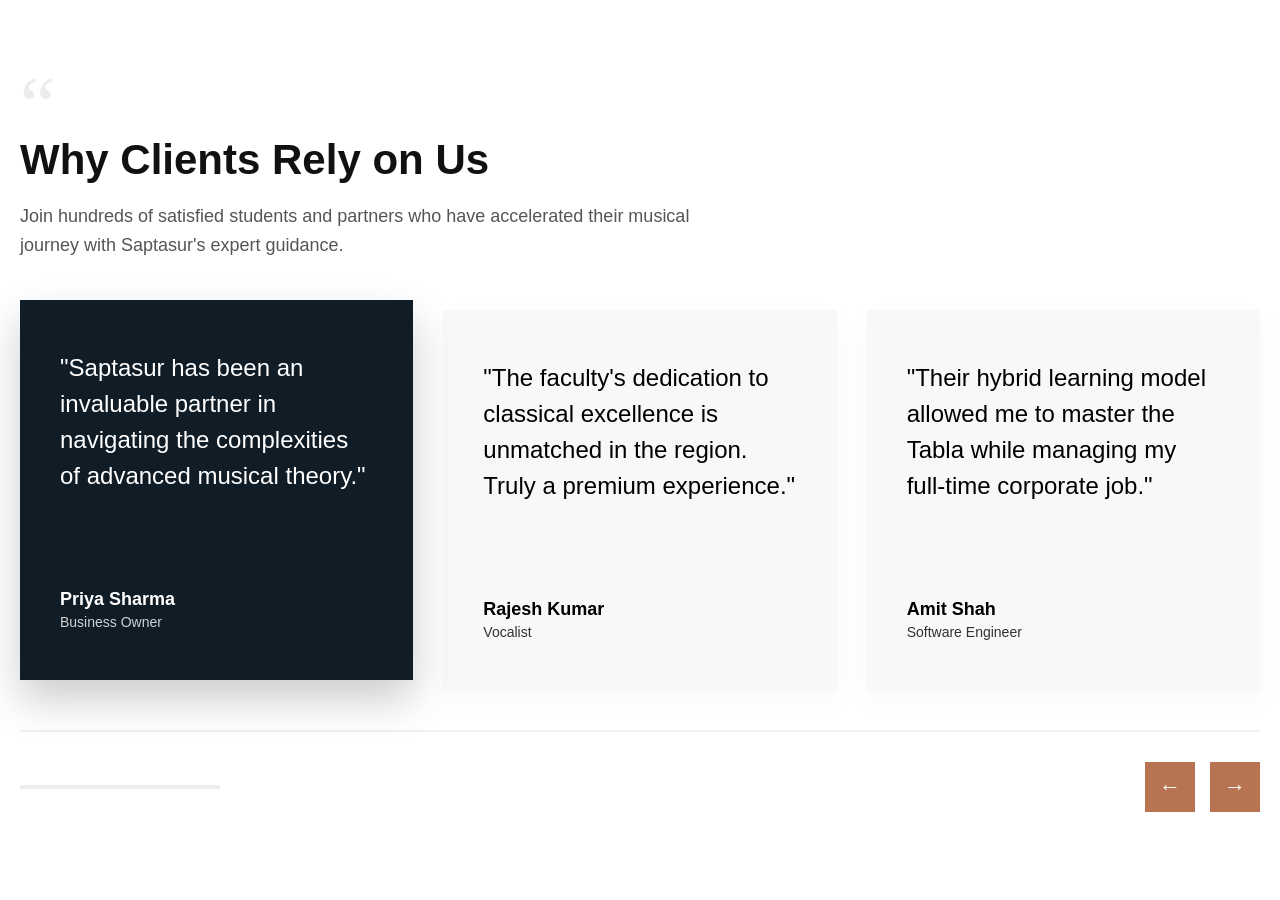
==== reviews.html @ c9df300f "pushing sap" ====
<!DOCTYPE html>
<html lang="en">
<head>
    <meta charset="UTF-8">
    <meta name="viewport" content="width=device-width, initial-scale=1.0">
    <title>Saptasur Testimonials</title>
    <style>
        :root {
            --primary-dark: #101c26;
            --accent-orange: #b87352;
            --text-gray: #555;
            --card-bg: #f8f8f8;
            --transition: 0.6s cubic-bezier(0.25, 1, 0.5, 1);
        }

        body {
            font-family: 'Segoe UI', Roboto, sans-serif;
            margin: 0;
            padding: 60px 20px;
            background-color: white;
            overflow-x: hidden;
        }

        .container {
            max-width: 1300px;
            margin: 0 auto;
        }

        /* Large Heading Section */
        .quote-icon {
            font-size: 80px;
            color: #ececec;
            margin-bottom: -25px;
            font-family: serif;
        }

        h2 {
            font-size: 42px; /* Bigger Title */
            margin: 10px 0;
            font-weight: 700;
            color: #111;
        }

        .subtitle {
            color: var(--text-gray);
            max-width: 700px;
            font-size: 18px; /* Bigger Subtitle */
            margin-bottom: 50px;
            line-height: 1.6;
        }

        /* Slider Engine */
        .slider-viewport {
            overflow: visible; /* Allows shadows to show */
            margin-bottom: 40px;
            position: relative;
        }

        .slider-container {
            display: flex;
            gap: 30px; /* Bigger gap */
            transition: transform var(--transition);
        }

        /* Bigger Cards */
        .testimonial-card {
            min-width: calc(33.333% - 20px);
            min-height: 380px; /* Increased height */
            background: var(--card-bg);
            padding: 50px 40px; /* More padding */
            box-sizing: border-box;
            display: flex;
            flex-direction: column;
            justify-content: space-between;
            transition: all 0.4s ease;
            box-shadow: 0 10px 30px rgba(0,0,0,0.03);
        }

        /* Active Dark Card */
        .testimonial-card.active {
            background: var(--primary-dark);
            color: white;
            transform: translateY(-10px);
            box-shadow: 0 20px 40px rgba(0,0,0,0.2);
        }

        /* Bigger Review Text */
        .testimonial-card .review-text {
            font-size: 24px; /* Significantly bigger text */
            line-height: 1.5;
            font-weight: 500;
            margin-bottom: 40px;
        }

        .user-info {
            display: flex;
            align-items: center;
            gap: 15px;
        }

        .user-info img {
            display: none;
        }

        .testimonial-card.active img {
            border-color: var(--accent-orange);
        }

        .user-details .name {
            display: block;
            font-size: 18px;
            font-weight: bold;
        }

        .user-details .title {
            display: block;
            font-size: 14px;
            opacity: 0.8;
            margin-top: 4px;
        }

        /* Large Controls */
        .controls-wrapper {
            display: flex;
            justify-content: space-between;
            align-items: center;
            border-top: 2px solid #f0f0f0;
            padding-top: 30px;
            margin-top: 20px;
        }

        .progress-bar-container {
            width: 200px;
            height: 4px;
            background: #eee;
            position: relative;
            overflow: hidden;
        }

        .progress-fill {
            position: absolute;
            height: 100%;
            width: 30%;
            background: var(--accent-orange);
            transition: left var(--transition);
        }

        .btn-group {
            display: flex;
            gap: 15px;
        }

        .nav-btn {
            background: var(--accent-orange);
            color: white;
            border: none;
            width: 50px; /* Bigger Buttons */
            height: 50px;
            display: flex;
            align-items: center;
            justify-content: center;
            cursor: pointer;
            font-size: 22px;
            transition: 0.3s;
        }

        .nav-btn:hover {
            background: #965b3e;
            transform: scale(1.05);
        }

        /* RESPONSIVE */
        @media (max-width: 1024px) {
            .testimonial-card { min-width: calc(50% - 15px); }
            h2 { font-size: 36px; }
        }

        @media (max-width: 600px) {
            .testimonial-card { 
                min-width: 100%; 
                padding: 40px 30px;
                min-height: 320px;
            }
            h2 { font-size: 28px; }
            .testimonial-card .review-text { font-size: 20px; }
            .progress-bar-container { width: 100px; }
        }
    </style>
</head>
<body>

<div class="container">
    <div class="quote-icon">“</div>
    <h2>Why Clients Rely on Us</h2>
    <p class="subtitle">Join hundreds of satisfied students and partners who have accelerated their musical journey with Saptasur's expert guidance.</p>

    <div class="slider-viewport" id="viewport">
        <div class="slider-container" id="slider">
            <div class="testimonial-card active">
                <div class="review-text">"Saptasur has been an invaluable partner in navigating the complexities of advanced musical theory."</div>
                <div class="user-info">
                    <img src="https://i.pravatar.cc/100?u=1" alt="user">
                    <div class="user-details">
                        <span class="name">Priya Sharma</span>
                        <span class="title">Business Owner</span>
                    </div>
                </div>
            </div>

            <div class="testimonial-card">
                <div class="review-text">"The faculty's dedication to classical excellence is unmatched in the region. Truly a premium experience."</div>
                <div class="user-info">
                    <img src="https://i.pravatar.cc/100?u=2" alt="user">
                    <div class="user-details">
                        <span class="name">Rajesh Kumar</span>
                        <span class="title">Vocalist</span>
                    </div>
                </div>
            </div>

            <div class="testimonial-card">
                <div class="review-text">"Their hybrid learning model allowed me to master the Tabla while managing my full-time corporate job."</div>
                <div class="user-info">
                    <img src="https://i.pravatar.cc/100?u=3" alt="user">
                    <div class="user-details">
                        <span class="name">Amit Shah</span>
                        <span class="title">Software Engineer</span>
                    </div>
                </div>
            </div>

            <div class="testimonial-card">
                <div class="review-text">"From the instruments to the pedagogy, everything at Saptasur radiates professional quality and passion."</div>
                <div class="user-info">
                    <img src="https://i.pravatar.cc/100?u=4" alt="user">
                    <div class="user-details">
                        <span class="name">Neha Verma</span>
                        <span class="title">Percussionist</span>
                    </div>
                </div>
            </div>
        </div>
    </div>

    <div class="controls-wrapper">
        <div class="progress-bar-container">
            <div class="progress-fill" id="progress"></div>
        </div>
        <div class="btn-group">
            <button class="nav-btn" onclick="prev()">&#8592;</button>
            <button class="nav-btn" onclick="next()">&#8594;</button>
        </div>
    </div>
</div>

<script>
    const slider = document.getElementById('slider');
    const progress = document.getElementById('progress');
    const viewport = document.getElementById('viewport');
    
    let currentIndex = 0;
    let autoPlayInterval;

    function getVisibleCards() {
        if (window.innerWidth <= 600) return 1;
        if (window.innerWidth <= 1024) return 2;
        return 3;
    }

    function updateSlider() {
        const cards = document.querySelectorAll('.testimonial-card');
        const gap = 30;
        const cardWidth = cards[0].offsetWidth + gap;
        const visibleCards = getVisibleCards();
        const maxIndex = cards.length - 1;

        if (currentIndex > maxIndex) currentIndex = 0;
        if (currentIndex < 0) currentIndex = maxIndex;

        slider.style.transform = `translateX(${-currentIndex * cardWidth}px)`;
        
        // Progress Bar Calculation
        const progressPercent = maxIndex > 0 ? (currentIndex / maxIndex) * 100 : 0;
        progress.style.width = `${progressPercent}%`;

        // Active State Toggle - highlight the current card
        cards.forEach((card, index) => {
            card.classList.toggle('active', index === currentIndex);
        });
    }

    function next() {
        currentIndex++;
        updateSlider();
    }

    function prev() {
        currentIndex--;
        updateSlider();
    }

    // Automatic Carousel Logic
    function startAutoPlay() {
        autoPlayInterval = setInterval(next, 4000); // 4 Seconds
    }

    function stopAutoPlay() {
        clearInterval(autoPlayInterval);
    }

    // Event Listeners for Interaction
    viewport.addEventListener('mouseenter', stopAutoPlay);
    viewport.addEventListener('mouseleave', startAutoPlay);
    viewport.addEventListener('touchstart', stopAutoPlay);
    viewport.addEventListener('touchend', startAutoPlay);

    // Initialize
    window.addEventListener('resize', updateSlider);
    startAutoPlay();
    updateSlider(); // Initial call
</script>

</body>
</html>
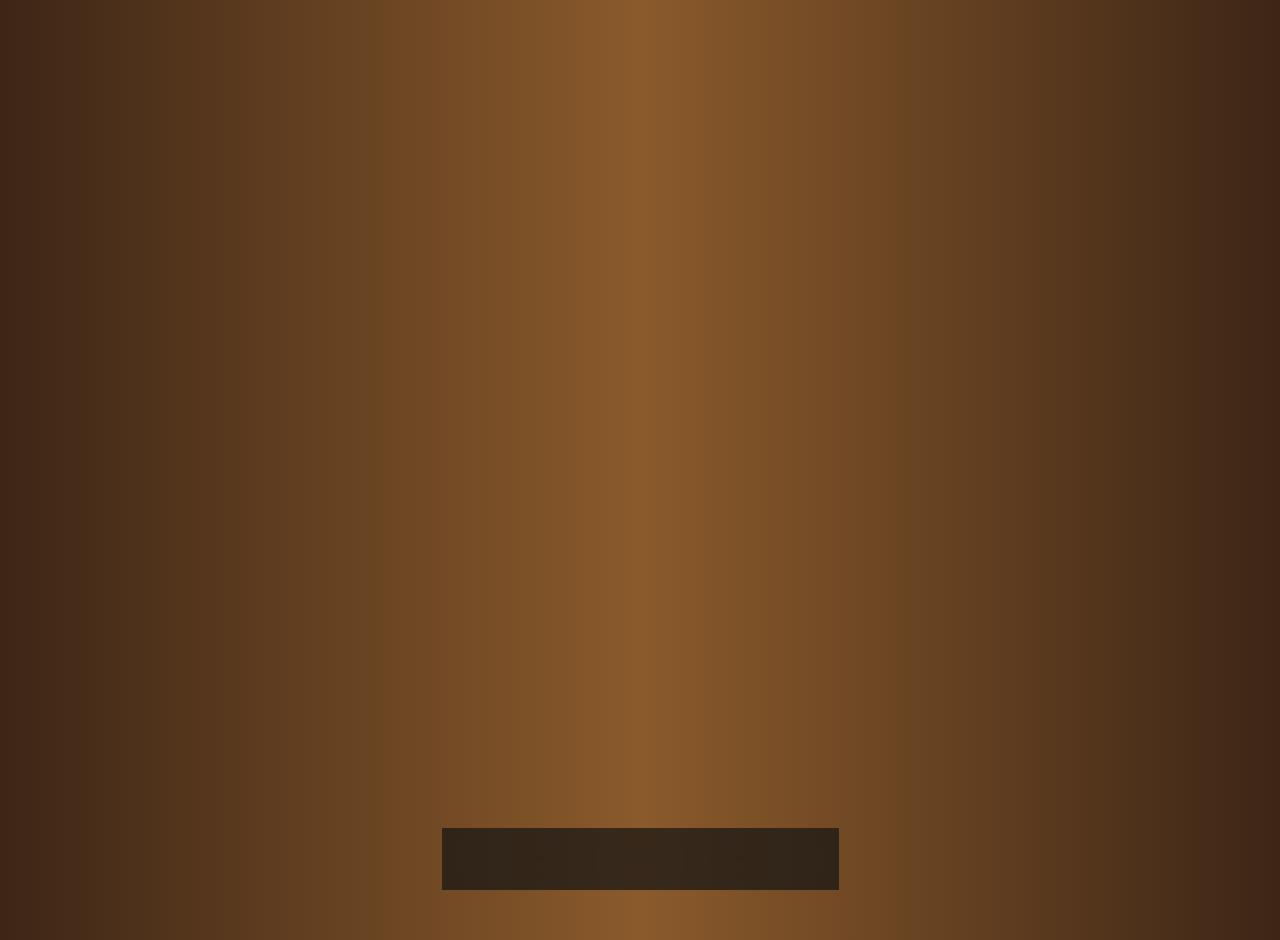
==== commit 429686be: "card updated" ====
--- a/reviews.html
+++ b/reviews.html
@@ -3,322 +3,197 @@
 <head>
     <meta charset="UTF-8">
     <meta name="viewport" content="width=device-width, initial-scale=1.0">
-    <title>Saptasur Testimonials</title>
+    <title>Music Player Bar - Sharp Corners</title>
+    <script src="https://unpkg.com/@phosphor-icons/web"></script>
     <style>
-        :root {
-            --primary-dark: #101c26;
-            --accent-orange: #b87352;
-            --text-gray: #555;
-            --card-bg: #f8f8f8;
-            --transition: 0.6s cubic-bezier(0.25, 1, 0.5, 1);
-        }
-
+        /* Base Styles */
         body {
-            font-family: 'Segoe UI', Roboto, sans-serif;
             margin: 0;
-            padding: 60px 20px;
-            background-color: white;
-            overflow-x: hidden;
-        }
-
-        .container {
-            max-width: 1300px;
-            margin: 0 auto;
-        }
-
-        /* Large Heading Section */
-        .quote-icon {
-            font-size: 80px;
-            color: #ececec;
-            margin-bottom: -25px;
-            font-family: serif;
-        }
-
-        h2 {
-            font-size: 42px; /* Bigger Title */
-            margin: 10px 0;
-            font-weight: 700;
-            color: #111;
-        }
-
-        .subtitle {
-            color: var(--text-gray);
-            max-width: 700px;
-            font-size: 18px; /* Bigger Subtitle */
-            margin-bottom: 50px;
-            line-height: 1.6;
-        }
-
-        /* Slider Engine */
-        .slider-viewport {
-            overflow: visible; /* Allows shadows to show */
-            margin-bottom: 40px;
-            position: relative;
-        }
-
-        .slider-container {
+            height: 100vh;
             display: flex;
-            gap: 30px; /* Bigger gap */
-            transition: transform var(--transition);
-        }
-
-        /* Bigger Cards */
-        .testimonial-card {
-            min-width: calc(33.333% - 20px);
-            min-height: 380px; /* Increased height */
-            background: var(--card-bg);
-            padding: 50px 40px; /* More padding */
-            box-sizing: border-box;
-            display: flex;
-            flex-direction: column;
-            justify-content: space-between;
-            transition: all 0.4s ease;
-            box-shadow: 0 10px 30px rgba(0,0,0,0.03);
-        }
-
-        /* Active Dark Card */
-        .testimonial-card.active {
-            background: var(--primary-dark);
-            color: white;
-            transform: translateY(-10px);
-            box-shadow: 0 20px 40px rgba(0,0,0,0.2);
-        }
-
-        /* Bigger Review Text */
-        .testimonial-card .review-text {
-            font-size: 24px; /* Significantly bigger text */
-            line-height: 1.5;
-            font-weight: 500;
-            margin-bottom: 40px;
-        }
-
-        .user-info {
-            display: flex;
-            align-items: center;
-            gap: 15px;
-        }
-
-        .user-info img {
-            display: none;
-        }
-
-        .testimonial-card.active img {
-            border-color: var(--accent-orange);
-        }
-
-        .user-details .name {
-            display: block;
-            font-size: 18px;
-            font-weight: bold;
-        }
-
-        .user-details .title {
-            display: block;
-            font-size: 14px;
-            opacity: 0.8;
-            margin-top: 4px;
-        }
-
-        /* Large Controls */
-        .controls-wrapper {
-            display: flex;
-            justify-content: space-between;
-            align-items: center;
-            border-top: 2px solid #f0f0f0;
-            padding-top: 30px;
-            margin-top: 20px;
-        }
-
-        .progress-bar-container {
-            width: 200px;
-            height: 4px;
-            background: #eee;
-            position: relative;
+            align-items: flex-end;
+            justify-content: center;
+            /* Mimicking the warm, dark gradient from your image */
+            background: linear-gradient(to right, #3d2616, #8a5a2b, #3d2616);
+            font-family: -apple-system, BlinkMacSystemFont, "Segoe UI", Roboto, Helvetica, Arial, sans-serif;
+            padding-bottom: 40px;
             overflow: hidden;
         }
 
-        .progress-fill {
-            position: absolute;
-            height: 100%;
-            width: 30%;
-            background: var(--accent-orange);
-            transition: left var(--transition);
+        /* Container for the entire bar */
+        .player-bar {
+            display: flex;
+            align-items: center;
+            gap: 40px;
+            color: white;
+            padding: 10px;
         }
 
-        .btn-group {
+        /* Playback Controls (Left) */
+        .main-controls {
             display: flex;
-            gap: 15px;
+            align-items: center;
+            gap: 25px;
         }
 
-        .nav-btn {
-            background: var(--accent-orange);
-            color: white;
+        .control-btn {
+            background: none;
             border: none;
-            width: 50px; /* Bigger Buttons */
-            height: 50px;
+            color: #ffffff;
+            font-size: 26px;
+            cursor: pointer;
             display: flex;
             align-items: center;
             justify-content: center;
-            cursor: pointer;
-            font-size: 22px;
-            transition: 0.3s;
+            transition: transform 0.1s ease;
         }
 
-        .nav-btn:hover {
-            background: #965b3e;
-            transform: scale(1.05);
+        .control-btn:active {
+            transform: scale(0.9);
         }
 
-        /* RESPONSIVE */
-        @media (max-width: 1024px) {
-            .testimonial-card { min-width: calc(50% - 15px); }
-            h2 { font-size: 36px; }
+        /* Central Song Widget */
+        .song-widget {
+            background: rgba(20, 20, 20, 0.7); /* Dark semi-transparent */
+            backdrop-filter: blur(15px); /* Frosted glass effect */
+            -webkit-backdrop-filter: blur(15px);
+            display: flex;
+            align-items: center;
+            width: 380px;
+            height: 60px;
+            padding: 0 15px 0 0;
+            position: relative;
+            border: 1px solid rgba(255, 255, 255, 0.1);
+            /* Sharp corners - no border-radius */
         }
 
-        @media (max-width: 600px) {
-            .testimonial-card { 
-                min-width: 100%; 
-                padding: 40px 30px;
-                min-height: 320px;
-            }
-            h2 { font-size: 28px; }
-            .testimonial-card .review-text { font-size: 20px; }
-            .progress-bar-container { width: 100px; }
+        .album-art {
+            width: 60px;
+            height: 60px;
+            object-fit: cover;
+            margin-right: 15px;
+            /* Sharp corners */
+        }
+
+        .info-area {
+            flex-grow: 1;
+            display: flex;
+            flex-direction: column;
+            justify-content: center;
+        }
+
+        .song-title {
+            font-size: 15px;
+            font-weight: 500;
+            margin: 0;
+        }
+
+        .artist-name {
+            font-size: 13px;
+            color: rgba(255, 255, 255, 0.6);
+            margin: 0;
+        }
+
+        .widget-actions {
+            display: flex;
+            gap: 15px;
+            align-items: center;
+        }
+
+        .icon-btn-small {
+            background: none;
+            border: none;
+            color: white;
+            font-size: 18px;
+            cursor: pointer;
+            opacity: 0.8;
+        }
+
+        /* Progress Bar at the bottom of the widget */
+        .progress-container {
+            position: absolute;
+            bottom: 0;
+            left: 0;
+            width: 100%;
+            height: 3px;
+            background: rgba(255, 255, 255, 0.1);
+        }
+
+        .progress-fill {
+            width: 35%; /* Hardcoded progress */
+            height: 100%;
+            background: #ffffff;
+        }
+
+        /* Utility Controls (Right) */
+        .utility-controls {
+            display: flex;
+            align-items: center;
+            gap: 25px;
+        }
+
+        .utility-btn {
+            background: none;
+            border: none;
+            color: rgba(255, 255, 255, 0.85);
+            font-size: 22px;
+            cursor: pointer;
+        }
+
+        .utility-btn:hover {
+            color: #ffffff;
         }
     </style>
 </head>
 <body>
 
-<div class="container">
-    <div class="quote-icon">“</div>
-    <h2>Why Clients Rely on Us</h2>
-    <p class="subtitle">Join hundreds of satisfied students and partners who have accelerated their musical journey with Saptasur's expert guidance.</p>
+    <div class="player-bar">
+        
+        <div class="main-controls">
+            <button class="control-btn"><i class="ph-fill ph-rewind"></i></button>
+            <button class="control-btn" id="playPauseBtn"><i class="ph-fill ph-pause" id="playPauseIcon"></i></button>
+            <button class="control-btn"><i class="ph-fill ph-fast-forward"></i></button>
+        </div>
 
-    <div class="slider-viewport" id="viewport">
-        <div class="slider-container" id="slider">
-            <div class="testimonial-card active">
-                <div class="review-text">"Saptasur has been an invaluable partner in navigating the complexities of advanced musical theory."</div>
-                <div class="user-info">
-                    <img src="https://i.pravatar.cc/100?u=1" alt="user">
-                    <div class="user-details">
-                        <span class="name">Priya Sharma</span>
-                        <span class="title">Business Owner</span>
-                    </div>
-                </div>
+        <div class="song-widget">
+            <img src="https://upload.wikimedia.org/wikipedia/en/a/a3/The_Weeknd_-_Blinding_Lights.png" alt="Album Art" class="album-art">
+            
+            <div class="info-area">
+                <p class="song-title">Blinding Lights</p>
+                <p class="artist-name">The Weeknd</p>
             </div>
 
-            <div class="testimonial-card">
-                <div class="review-text">"The faculty's dedication to classical excellence is unmatched in the region. Truly a premium experience."</div>
-                <div class="user-info">
-                    <img src="https://i.pravatar.cc/100?u=2" alt="user">
-                    <div class="user-details">
-                        <span class="name">Rajesh Kumar</span>
-                        <span class="title">Vocalist</span>
-                    </div>
-                </div>
+            <div class="widget-actions">
+                <button class="icon-btn-small"><i class="ph ph-airplay"></i></button>
+                <button class="icon-btn-small"><i class="ph ph-dots-three-bold"></i></button>
             </div>
 
-            <div class="testimonial-card">
-                <div class="review-text">"Their hybrid learning model allowed me to master the Tabla while managing my full-time corporate job."</div>
-                <div class="user-info">
-                    <img src="https://i.pravatar.cc/100?u=3" alt="user">
-                    <div class="user-details">
-                        <span class="name">Amit Shah</span>
-                        <span class="title">Software Engineer</span>
-                    </div>
-                </div>
-            </div>
-
-            <div class="testimonial-card">
-                <div class="review-text">"From the instruments to the pedagogy, everything at Saptasur radiates professional quality and passion."</div>
-                <div class="user-info">
-                    <img src="https://i.pravatar.cc/100?u=4" alt="user">
-                    <div class="user-details">
-                        <span class="name">Neha Verma</span>
-                        <span class="title">Percussionist</span>
-                    </div>
-                </div>
+            <div class="progress-container">
+                <div class="progress-fill"></div>
             </div>
         </div>
+
+        <div class="utility-controls">
+            <button class="utility-btn"><i class="ph ph-quotes"></i></button>
+            <button class="utility-btn"><i class="ph ph-list-bullets"></i></button>
+            <button class="utility-btn"><i class="ph-fill ph-speaker-high"></i></button>
+        </div>
+
     </div>
 
-    <div class="controls-wrapper">
-        <div class="progress-bar-container">
-            <div class="progress-fill" id="progress"></div>
-        </div>
-        <div class="btn-group">
-            <button class="nav-btn" onclick="prev()">&#8592;</button>
-            <button class="nav-btn" onclick="next()">&#8594;</button>
-        </div>
-    </div>
-</div>
+    <script>
+        const playBtn = document.getElementById('playPauseBtn');
+        const playIcon = document.getElementById('playPauseIcon');
+        let isPlaying = true; // Based on the screenshot showing 'pause'
 
-<script>
-    const slider = document.getElementById('slider');
-    const progress = document.getElementById('progress');
-    const viewport = document.getElementById('viewport');
-    
-    let currentIndex = 0;
-    let autoPlayInterval;
-
-    function getVisibleCards() {
-        if (window.innerWidth <= 600) return 1;
-        if (window.innerWidth <= 1024) return 2;
-        return 3;
-    }
-
-    function updateSlider() {
-        const cards = document.querySelectorAll('.testimonial-card');
-        const gap = 30;
-        const cardWidth = cards[0].offsetWidth + gap;
-        const visibleCards = getVisibleCards();
-        const maxIndex = cards.length - 1;
-
-        if (currentIndex > maxIndex) currentIndex = 0;
-        if (currentIndex < 0) currentIndex = maxIndex;
-
-        slider.style.transform = `translateX(${-currentIndex * cardWidth}px)`;
-        
-        // Progress Bar Calculation
-        const progressPercent = maxIndex > 0 ? (currentIndex / maxIndex) * 100 : 0;
-        progress.style.width = `${progressPercent}%`;
-
-        // Active State Toggle - highlight the current card
-        cards.forEach((card, index) => {
-            card.classList.toggle('active', index === currentIndex);
+        playBtn.addEventListener('click', () => {
+            if (isPlaying) {
+                playIcon.classList.replace('ph-pause', 'ph-play');
+            } else {
+                playIcon.classList.replace('ph-play', 'ph-pause');
+            }
+            isPlaying = !isPlaying;
         });
-    }
-
-    function next() {
-        currentIndex++;
-        updateSlider();
-    }
-
-    function prev() {
-        currentIndex--;
-        updateSlider();
-    }
-
-    // Automatic Carousel Logic
-    function startAutoPlay() {
-        autoPlayInterval = setInterval(next, 4000); // 4 Seconds
-    }
-
-    function stopAutoPlay() {
-        clearInterval(autoPlayInterval);
-    }
-
-    // Event Listeners for Interaction
-    viewport.addEventListener('mouseenter', stopAutoPlay);
-    viewport.addEventListener('mouseleave', startAutoPlay);
-    viewport.addEventListener('touchstart', stopAutoPlay);
-    viewport.addEventListener('touchend', startAutoPlay);
-
-    // Initialize
-    window.addEventListener('resize', updateSlider);
-    startAutoPlay();
-    updateSlider(); // Initial call
-</script>
-
+    </script>
 </body>
 </html>
